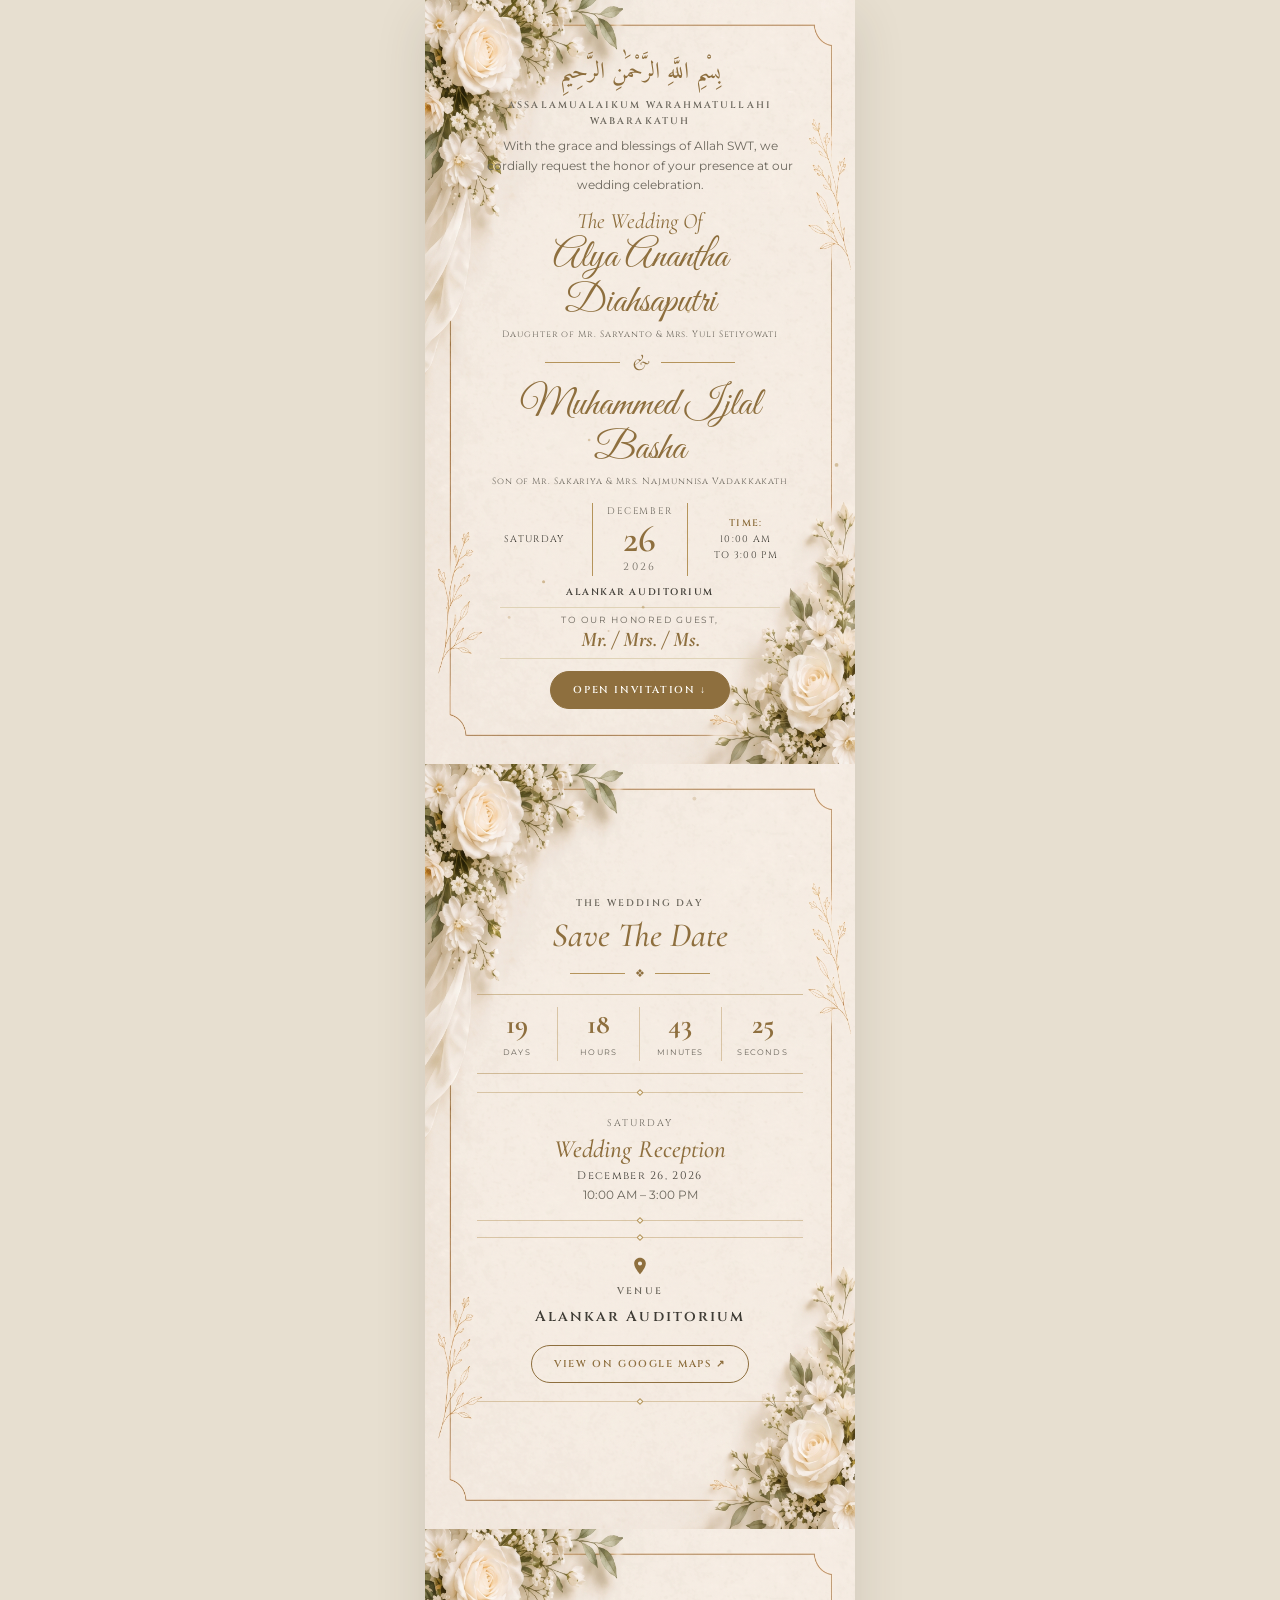
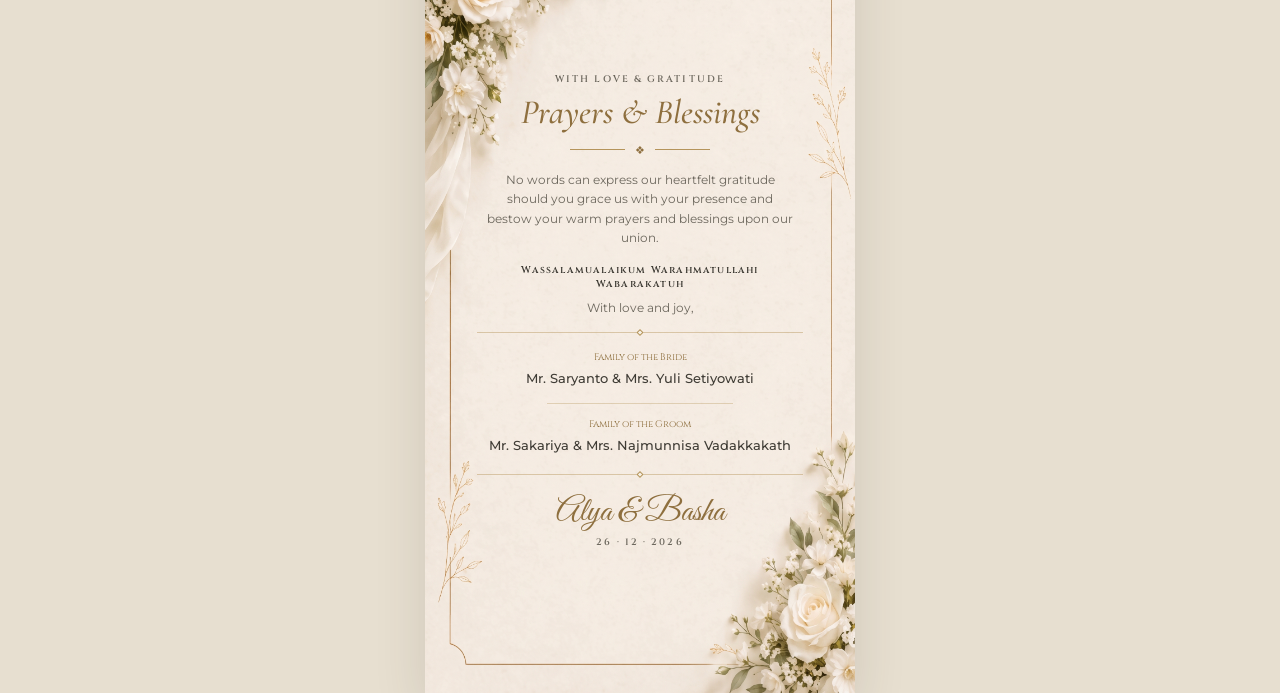
==== index.html @ f7b47a1e "1st client project invitation" ====
<!doctype html>
<html lang="en">
<head>
  <meta charset="utf-8">
  <meta name="viewport" content="width=device-width, initial-scale=1, viewport-fit=cover">
  <meta name="theme-color" content="#f7f2e7">
  <title>The Wedding of Alya &amp; Ijlal</title>

  <link rel="preconnect" href="https://fonts.googleapis.com">
  <link rel="preconnect" href="https://fonts.gstatic.com" crossorigin>
  <link href="https://fonts.googleapis.com/css2?family=Amiri:wght@400;700&family=Cinzel:wght@400;500;600&family=Cormorant+Garamond:ital,wght@0,400;0,500;0,600;1,400;1,600&family=Great+Vibes&family=Montserrat:wght@300;400;500;600&display=swap" rel="stylesheet">

  <link rel="stylesheet" href="css/tokens.css">
  <link rel="stylesheet" href="css/layout.css">
  <link rel="stylesheet" href="css/animations.css">
</head>
<body>
  <main class="mobile-viewport" id="appViewport">
    <!-- Gold sparkle particles (controlled via js/config.js) -->
    <canvas id="goldParticlesCanvas" aria-hidden="true"></canvas>

    <!-- =====================================================================
         CARD 1: COVER / HERO
         ===================================================================== -->
    <section class="section hero-section" id="home">
      <div class="gold-card-frame">
        <div class="card-bg-layer" data-card-bg aria-hidden="true"></div>
        <span class="notch tl" aria-hidden="true"></span>
        <span class="notch tr" aria-hidden="true"></span>
        <span class="notch bl" aria-hidden="true"></span>
        <span class="notch br" aria-hidden="true"></span>

        <div class="floral-corner floral-tl" id="assetFloralTopLeft" aria-hidden="true"></div>
        <div class="botanical-sprig sprig-left" id="assetSprigLeft" aria-hidden="true"></div>
        <div class="botanical-sprig sprig-right" id="assetSprigRight" aria-hidden="true"></div>
        <div class="floral-corner floral-br" id="assetFloralBottomRight" aria-hidden="true"></div>

        <div class="card-content">
          <p class="bismillah reveal">بِسْمِ اللَّهِ الرَّحْمَٰنِ الرَّحِيمِ</p>

          <p class="kicker-serif reveal">
            Assalamualaikum Warahmatullahi Wabarakatuh
          </p>

          <p class="body-copy reveal">
            With the grace and blessings of Allah SWT, we cordially request the honor of your presence at our wedding celebration.
          </p>

          <p class="italic-subtitle reveal">The Wedding Of</p>

          <h1 class="couple-script reveal" id="brideName">Alya Anantha Diahsaputri</h1>
          <p class="parent-caption reveal" id="brideParents">
            Daughter of Mr. Saryanto &amp; Mrs. Yuli Setiyowati
          </p>

          <div class="amp-line reveal" aria-hidden="true">
            <span>&amp;</span>
          </div>

          <h1 class="couple-script reveal" id="groomName">Muhammed Ijlal Basha</h1>
          <p class="parent-caption reveal" id="groomParents">
            Son of Mr. Sakariya &amp; Mrs. Najmunnisa Vadakkakath
          </p>

          <div class="date-trio-grid reveal">
            <div class="date-col-side">SATURDAY</div>
            <div class="date-col-center">
              <span class="month">DECEMBER</span>
              <strong class="day">26</strong>
              <span class="year">2026</span>
            </div>
            <div class="date-col-side">
              <span class="time-label">TIME:</span>
              10:00 AM<br>
              TO 3:00 PM
            </div>
          </div>

          <p class="venue-kicker reveal">ALANKAR AUDITORIUM</p>

          <div class="guest-recipient reveal">
            <span class="guest-label">To Our Honored Guest,</span>
            <strong class="guest-name" id="guestName">Mr. / Mrs. / Ms.</strong>
          </div>

          <a class="btn-primary reveal" href="#acara" id="openInviteBtn">
            Open Invitation ↓
          </a>
        </div>
      </div>
    </section>

    <!-- =====================================================================
         CARD 2: EVENT DETAILS, COUNTDOWN & VENUE
         ===================================================================== -->
    <section class="section" id="acara">
      <div class="gold-card-frame compact-frame">
        <div class="card-bg-layer" data-card-bg aria-hidden="true"></div>
        <span class="notch tl" aria-hidden="true"></span>
        <span class="notch tr" aria-hidden="true"></span>
        <span class="notch bl" aria-hidden="true"></span>
        <span class="notch br" aria-hidden="true"></span>

        <div class="card-content">
          <p class="kicker-serif reveal">The Wedding Day</p>
          <h2 class="section-heading reveal">Save The Date</h2>
          <div class="ornament-divider reveal" aria-hidden="true"><span>❖</span></div>

          <div class="countdown-row reveal" role="timer" aria-label="Wedding countdown">
            <div class="cd-box"><b id="cdDays">0</b><span>DAYS</span></div>
            <div class="cd-box"><b id="cdHours">0</b><span>HOURS</span></div>
            <div class="cd-box"><b id="cdMinutes">0</b><span>MINUTES</span></div>
            <div class="cd-box"><b id="cdSeconds">0</b><span>SECONDS</span></div>
          </div>

          <article class="inner-paper-card reveal">
            <div class="event-item">
              <span class="event-day">Saturday</span>
              <h3>Wedding Reception</h3>
              <p class="event-date">December 26, 2026</p>
              <p class="event-time">10:00 AM – 3:00 PM</p>
            </div>
          </article>

          <article class="inner-paper-card reveal">
            <div class="pin-icon" aria-hidden="true">
              <svg width="20" height="20" viewBox="0 0 24 24" fill="currentColor">
                <path d="M12 2C8.13 2 5 5.13 5 9c0 5.25 7 13 7 13s7-7.75 7-13c0-3.87-3.13-7-7-7zm0 9.5a2.5 2.5 0 010-5 2.5 2.5 0 010 5z"/>
              </svg>
            </div>
            <p class="kicker-serif">Venue</p>
            <h3 class="venue-title">Alankar Auditorium</h3>
            <a class="btn-outline" style="margin-top: 10px;" target="_blank" rel="noopener"
               href="https://maps.app.goo.gl/t9KXvrFyNUUyo8VB8">
              View on Google Maps ↗
            </a>
          </article>
        </div>
      </div>
    </section>

    <!-- =====================================================================
         CARD 3: PRAYERS & CLOSING
         ===================================================================== -->
    <section class="section" id="doa">
      <div class="gold-card-frame compact-frame">
        <div class="card-bg-layer" data-card-bg aria-hidden="true"></div>
        <span class="notch tl" aria-hidden="true"></span>
        <span class="notch tr" aria-hidden="true"></span>
        <span class="notch bl" aria-hidden="true"></span>
        <span class="notch br" aria-hidden="true"></span>

        <div class="card-content">
          <p class="kicker-serif reveal">With Love &amp; Gratitude</p>
          <h2 class="section-heading reveal">Prayers &amp; Blessings</h2>
          <div class="ornament-divider reveal" aria-hidden="true"><span>❖</span></div>

          <p class="body-copy reveal">
            No words can express our heartfelt gratitude should you grace us with your presence and bestow your warm prayers and blessings upon our union.
          </p>

          <p class="salam-closing reveal">Wassalamualaikum Warahmatullahi Wabarakatuh</p>
          <p class="body-copy reveal" style="margin-bottom: 10px;">With love and joy,</p>

          <div class="inner-paper-card family-card reveal">
            <div class="family-block">
              <span class="family-label">Family of the Bride</span>
              <strong>Mr. Saryanto &amp; Mrs. Yuli Setiyowati</strong>
            </div>
            <div class="dashed-sep" aria-hidden="true"></div>
            <div class="family-block">
              <span class="family-label">Family of the Groom</span>
              <strong>Mr. Sakariya &amp; Mrs. Najmunnisa Vadakkakath</strong>
            </div>
          </div>

          <p class="couple-script reveal" style="font-size: 34px; margin-top: 14px;">
            Alya &amp; Basha
          </p>
          <p class="kicker-serif reveal" style="margin-top: 2px;">26 · 12 · 2026</p>
        </div>
      </div>
    </section>
  </main>

  <script type="module" src="js/main.js"></script>
</body>
</html>
---- css/tokens.css ----
/* ==========================================================================
   DESIGN TOKENS (Palet Warna, Tipografi, Ukuran Mobile-First)
   ========================================================================== */
:root {
  /* Palet warna hangat sesuai Referensi 1 (Ivory Paper & Champagne Gold) */
  --bg-desktop: #e7dfd0;
  --paper-cream: #f8f3e8;
  --paper-highlight: #fffdf8;
  --paper-shadow: #ede4d2;
  --card-surface: rgba(255, 253, 248, 0.88);

  --gold-primary: #b5945b;
  --gold-dark: #8e6f3e;
  --gold-soft: #dfd2b6;
  --sage-leaf: #7f8b73;

  --ink-primary: #3f3c35;
  --ink-muted: #6c675d;

  /* Tipografi */
  --font-arabic: 'Amiri', serif;
  --font-serif-caps: 'Cinzel', serif;
  --font-serif-editorial: 'Cormorant Garamond', Georgia, serif;
  --font-script: 'Great Vibes', cursive;
  --font-sans: 'Montserrat', -apple-system, BlinkMacSystemFont, sans-serif;

  /* Ukuran Viewport Mobile */
  --mobile-max-width: 430px;
  --frame-inset: 12px;
  --tap-min-height: 44px;
}
---- css/layout.css ----
/* ==========================================================================
   MOBILE-FIRST LAYOUT & KOMPONEN KARTU UNDANGAN
   ========================================================================== */
*, *::before, *::after {
  box-sizing: border-box;
}

html {
  scroll-behavior: smooth;
  -webkit-text-size-adjust: 100%;
}

body {
  margin: 0;
  background-color: var(--bg-desktop);
  color: var(--ink-primary);
  font-family: var(--font-sans);
  -webkit-font-smoothing: antialiased;
}

/* Container utama berukuran layar HP standar (100% di mobile, 430px di desktop) */
.mobile-viewport {
  position: relative;
  width: 100%;
  max-width: var(--mobile-max-width);
  min-height: 100svh;
  margin: 0 auto;
  background-color: var(--paper-cream);
  /* Tekstur kertas katun halus */
  background-image:
    radial-gradient(circle at 50% 25%, var(--paper-highlight) 0%, var(--paper-cream) 68%, var(--paper-shadow) 100%),
    repeating-linear-gradient(0deg, rgba(181, 148, 91, 0.03) 0 1px, transparent 1px 4px),
    repeating-linear-gradient(90deg, rgba(181, 148, 91, 0.03) 0 1px, transparent 1px 4px);
  box-shadow: 0 18px 48px rgba(63, 60, 53, 0.14);
  overflow-x: hidden;
}

/* Layer opsional jika menggunakan gambar template latar penuh */
.bg-template-layer {
  position: fixed;
  top: 0;
  left: 50%;
  transform: translateX(-50%);
  width: 100%;
  max-width: var(--mobile-max-width);
  height: 100svh;
  pointer-events: none;
  z-index: 0;
}

.bg-template-layer img,
.bg-template-layer video {
  width: 100%;
  height: 100%;
  object-fit: cover;
  opacity: 0.96;
}

/* Section */
.section {
  position: relative;
  padding: 12px 0;
  z-index: 2;
}

.hero-section {
  min-height: 100svh;
  display: flex;
  flex-direction: column;
}

/* Bingkai Garis Emas Ganda dengan Sudut Melengkung (Signature Referensi 1) */
.gold-card-frame {
  position: relative;
  flex: 1;
  margin: var(--frame-inset);
  padding: 36px 20px 42px;
  border: 1.2px solid var(--gold-primary);
  display: flex;
  flex-direction: column;
  justify-content: center;
  text-align: center;
}

.gold-card-frame::before {
  content: "";
  position: absolute;
  inset: 5px;
  border: 0.5px solid rgba(181, 148, 91, 0.48);
  pointer-events: none;
}

.compact-frame {
  padding: 34px 18px 36px;
}

/* Sudut melengkung masuk (Notched Corners) */
.notch {
  position: absolute;
  width: 18px;
  height: 18px;
  border: 1.2px solid var(--gold-primary);
  background-color: var(--paper-cream);
  z-index: 3;
  pointer-events: none;
}
.notch.tl { top: -1px; left: -1px; border-top: 0; border-left: 0; border-bottom-right-radius: 18px; }
.notch.tr { top: -1px; right: -1px; border-top: 0; border-right: 0; border-bottom-left-radius: 18px; }
.notch.bl { bottom: -1px; left: -1px; border-bottom: 0; border-left: 0; border-top-right-radius: 18px; }
.notch.br { bottom: -1px; right: -1px; border-bottom: 0; border-right: 0; border-top-left-radius: 18px; }

/* Ornamen Bunga Sudut & Ranting Botani */
.floral-corner {
  position: absolute;
  width: 168px;
  max-width: 44vw;
  pointer-events: none;
  z-index: 4;
}
.floral-corner img,
.floral-corner svg {
  display: block;
  width: 100%;
  height: auto;
}
.floral-tl {
  top: -8px;
  left: -8px;
  transform-origin: top left;
}
.floral-br {
  bottom: -8px;
  right: -8px;
  transform-origin: bottom right;
}

.botanical-sprig {
  position: absolute;
  width: 46px;
  pointer-events: none;
  z-index: 3;
  opacity: 0.85;
}
.botanical-sprig svg,
.botanical-sprig img {
  display: block;
  width: 100%;
  height: auto;
}
.sprig-right {
  right: 4px;
  top: 28%;
}
.sprig-left {
  left: 4px;
  bottom: 24%;
}

.card-content {
  position: relative;
  z-index: 5;
}

/* Tipografi */
.bismillah {
  font-family: var(--font-arabic);
  font-size: 24px;
  color: var(--gold-dark);
  margin: 14px 0 8px;
  line-height: 1.6;
}

.kicker-serif {
  font-family: var(--font-serif-caps);
  font-size: 9.5px;
  font-weight: 600;
  letter-spacing: 0.22em;
  text-transform: uppercase;
  color: var(--ink-muted);
  line-height: 1.65;
  margin: 4px 0;
}

.body-copy {
  font-size: 12px;
  line-height: 1.8;
  color: var(--ink-muted);
  max-width: 310px;
  margin: 10px auto 14px;
}

.italic-subtitle {
  font-family: var(--font-serif-editorial);
  font-style: italic;
  font-size: 22px;
  color: var(--gold-dark);
  margin: 4px 0 2px;
}

.couple-script {
  font-family: var(--font-script);
  font-size: clamp(36px, 9.8vw, 44px);
  font-weight: 400;
  color: var(--gold-dark);
  line-height: 1.15;
  margin: 4px 0;
}

.parent-caption {
  font-family: var(--font-serif-caps);
  font-size: 9px;
  letter-spacing: 0.1em;
  color: var(--ink-muted);
  line-height: 1.55;
  max-width: 300px;
  margin: 0 auto;
}

/* Garis Pemisah "— & —" */
.amp-line {
  display: flex;
  align-items: center;
  justify-content: center;
  gap: 12px;
  width: 190px;
  margin: 10px auto;
}
.amp-line::before,
.amp-line::after {
  content: "";
  flex: 1;
  height: 0.8px;
  background-color: var(--gold-primary);
}
.amp-line span {
  font-family: var(--font-serif-editorial);
  font-style: italic;
  font-size: 23px;
  color: var(--gold-dark);
}

/* Tata Letak Tanggal 3 Kolom Persis Referensi 1 */
.date-trio-grid {
  display: grid;
  grid-template-columns: 1fr auto 1fr;
  align-items: center;
  max-width: 330px;
  margin: 18px auto 14px;
}
.date-col-side {
  font-family: var(--font-serif-caps);
  font-size: 9.5px;
  letter-spacing: 0.14em;
  color: var(--ink-primary);
  line-height: 1.65;
  padding: 0 6px;
}
.time-label {
  display: block;
  font-weight: 600;
  color: var(--gold-dark);
}
.date-col-center {
  border-left: 1px solid var(--gold-primary);
  border-right: 1px solid var(--gold-primary);
  padding: 2px 14px;
}
.date-col-center .month {
  display: block;
  font-family: var(--font-serif-caps);
  font-size: 9.5px;
  letter-spacing: 0.2em;
  color: var(--ink-muted);
}
.date-col-center .day {
  display: block;
  font-family: var(--font-serif-editorial);
  font-size: 38px;
  font-weight: 600;
  line-height: 1;
  color: var(--gold-dark);
  margin: 2px 0;
}
.date-col-center .year {
  display: block;
  font-family: var(--font-serif-caps);
  font-size: 10.5px;
  letter-spacing: 0.22em;
  color: var(--ink-muted);
}

.venue-kicker {
  font-family: var(--font-serif-caps);
  font-size: 9.5px;
  font-weight: 600;
  letter-spacing: 0.16em;
  color: var(--ink-primary);
  margin: 8px 0 4px;
}

/* Divider Ornamen Emas */
.ornament-divider {
  display: flex;
  align-items: center;
  justify-content: center;
  gap: 10px;
  width: 140px;
  margin: 10px auto 14px;
}
.ornament-divider::before,
.ornament-divider::after {
  content: "";
  flex: 1;
  height: 0.7px;
  background-color: var(--gold-primary);
}
.ornament-divider span {
  font-size: 11px;
  color: var(--gold-dark);
}

/* Kotak Nama Tamu */
.guest-recipient {
  margin: 10px auto 16px;
  padding: 8px 12px;
  max-width: 280px;
  border-top: 0.5px solid var(--gold-soft);
  border-bottom: 0.5px solid var(--gold-soft);
}
.guest-label {
  display: block;
  font-size: 9px;
  letter-spacing: 0.18em;
  text-transform: uppercase;
  color: var(--ink-muted);
}
.guest-name {
  display: block;
  font-family: var(--font-serif-editorial);
  font-style: italic;
  font-size: 21px;
  color: var(--gold-dark);
  margin-top: 2px;
}

/* Tombol Ramah Sentuhan Mobile (>= 44px) */
.btn-primary,
.btn-outline {
  display: inline-flex;
  align-items: center;
  justify-content: center;
  min-height: var(--tap-min-height);
  padding: 11px 24px;
  border-radius: 999px;
  font-family: var(--font-serif-caps);
  font-size: 10px;
  font-weight: 600;
  letter-spacing: 0.16em;
  text-transform: uppercase;
  text-decoration: none;
  cursor: pointer;
  transition: background-color 0.2s ease, transform 0.15s ease;
}
.btn-primary {
  background-color: var(--gold-dark);
  border: 1px solid var(--gold-dark);
  color: #fffdf8;
}
.btn-primary:active,
.btn-outline:active {
  transform: scale(0.98);
}
.btn-outline {
  background-color: transparent;
  border: 1px solid var(--gold-dark);
  color: var(--gold-dark);
}
.full-width {
  width: 100%;
}

/* Heading Section */
.section-heading {
  font-family: var(--font-serif-editorial);
  font-style: italic;
  font-size: 32px;
  font-weight: 500;
  color: var(--gold-dark);
  margin: 4px 0;
}

/* Hitung Mundur */
.countdown-row {
  display: grid;
  grid-template-columns: repeat(4, 1fr);
  gap: 8px;
  margin: 16px auto 20px;
}
.cd-box {
  background: var(--card-surface);
  border: 1px solid var(--gold-soft);
  padding: 10px 4px;
}
.cd-box b {
  display: block;
  font-family: var(--font-serif-editorial);
  font-size: 25px;
  color: var(--gold-dark);
  line-height: 1.1;
}
.cd-box span {
  font-size: 8px;
  letter-spacing: 0.15em;
  color: var(--ink-muted);
}

/* Kartu Konten Dalam */
.inner-paper-card {
  background: var(--card-surface);
  border: 1px solid var(--gold-soft);
  padding: 22px 16px;
  margin: 16px 0 0;
}

.event-day {
  font-family: var(--font-serif-caps);
  font-size: 9.5px;
  letter-spacing: 0.2em;
  text-transform: uppercase;
  color: var(--ink-muted);
}
.event-item h3 {
  font-family: var(--font-serif-editorial);
  font-style: italic;
  font-size: 27px;
  font-weight: 500;
  color: var(--gold-dark);
  margin: 4px 0;
}
.event-date {
  font-family: var(--font-serif-caps);
  font-size: 11px;
  letter-spacing: 0.12em;
  margin: 2px 0;
}
.event-time {
  font-size: 12px;
  color: var(--ink-muted);
  margin: 4px 0 0;
}

.dashed-sep {
  height: 1px;
  border-top: 0.8px dashed var(--gold-soft);
  margin: 18px 0;
}

.pin-icon {
  color: var(--gold-dark);
  margin-bottom: 4px;
}
.venue-title {
  font-family: var(--font-serif-caps);
  font-size: 14px;
  font-weight: 600;
  letter-spacing: 0.14em;
  margin: 4px 0 8px;
}
.venue-address {
  font-size: 11.5px;
  line-height: 1.75;
  color: var(--ink-muted);
  margin: 0 0 16px;
}

/* Keluarga & Doa */
.salam-closing {
  font-family: var(--font-serif-caps);
  font-size: 10px;
  font-weight: 600;
  letter-spacing: 0.12em;
  margin: 14px 0 6px;
}
.family-label {
  display: block;
  font-family: var(--font-serif-caps);
  font-size: 9.5px;
  color: var(--gold-dark);
  margin-bottom: 4px;
}
.family-block strong {
  font-size: 12.5px;
  font-weight: 500;
  line-height: 1.6;
}

/* Formulir RSVP */
.form-card {
  text-align: left;
}
.field {
  margin-bottom: 12px;
}
.field label {
  display: block;
  font-size: 11px;
  color: var(--ink-muted);
  margin-bottom: 5px;
}
.field input,
.field select,
.field textarea {
  width: 100%;
  min-height: var(--tap-min-height);
  padding: 10px 12px;
  border: 1px solid var(--gold-soft);
  background: #fffefa;
  color: var(--ink-primary);
  font-family: inherit;
  font-size: 13px;
  border-radius: 4px;
}
.field input:focus,
.field select:focus,
.field textarea:focus {
  outline: none;
  border-color: var(--gold-primary);
}

/* Amplop Digital */
.bank-details {
  background: #f5efe2;
  border: 1px dashed var(--gold-primary);
  padding: 14px;
  font-size: 12.5px;
  line-height: 1.85;
  margin-bottom: 14px;
}
.helper-note {
  font-size: 10.5px;
  color: var(--ink-muted);
  margin: 12px 0 0;
}

/* Footer */
.footer-section {
  padding: 28px 18px calc(78px + env(safe-area-inset-bottom));
  text-align: center;
}
.footer-names {
  font-size: 38px;
  margin: 8px 0;
}
.footer-date {
  font-family: var(--font-serif-caps);
  font-size: 10px;
  letter-spacing: 0.2em;
  color: var(--ink-muted);
}

/* Kontrol Mengambang di Bawah Layar HP */
.floating-bar {
  position: fixed;
  bottom: calc(12px + env(safe-area-inset-bottom));
  left: 50%;
  transform: translateX(-50%);
  width: 100%;
  max-width: var(--mobile-max-width);
  padding: 0 14px;
  display: flex;
  justify-content: space-between;
  pointer-events: none;
  z-index: 30;
}
.pill-control {
  pointer-events: auto;
  min-height: 36px;
  padding: 7px 14px;
  border: 1px solid var(--gold-primary);
  background: rgba(255, 253, 248, 0.94);
  color: var(--gold-dark);
  border-radius: 999px;
  font-family: var(--font-sans);
  font-size: 10.5px;
  font-weight: 500;
  box-shadow: 0 4px 14px rgba(0, 0, 0, 0.12);
  cursor: pointer;
  backdrop-filter: blur(4px);
}

/* ==========================================================================
   OVERRIDES MODE 1 ASET PENUH PER KOTAK (Gaya Stationery Tanpa Kotak Putih)
   ========================================================================== */
.card-bg-layer {
  position: absolute;
  inset: 0;
  width: 100%;
  height: 100%;
  z-index: 1;
  pointer-events: none;
}

.card-bg-layer img,
.card-bg-layer video {
  display: block;
  width: 100%;
  height: 100%;
  object-fit: fill;
}

body.use-full-template .mobile-viewport {
  background-color: var(--paper-cream);
  background-image: none;
  box-shadow: 0 18px 48px rgba(63, 60, 53, 0.14);
}

/* Hilangkan seluruh celah antar-kartu */
body.use-full-template .section,
body.use-full-template .section:last-child {
  padding: 0;
  margin: 0;
}

body.use-full-template .hero-section {
  min-height: auto;
  display: block;
}

/* Kunci proporsi 9:16 utuh sesuai aset gambar */
body.use-full-template .gold-card-frame {
  flex: none;
  border: none;
  margin: 0;
  width: 100%;
  aspect-ratio: 9 / 16;
  padding: 14% 12%;
  box-shadow: none;
  overflow: hidden;
}

/* Sembunyikan garis bingkai & ornamen vektor cadangan */
body.use-full-template .gold-card-frame::before,
body.use-full-template .notch,
body.use-full-template .floral-corner,
body.use-full-template .botanical-sprig {
  display: none;
}

/* Penyesuaian Tipografi Kartu 1 */
body.use-full-template .bismillah {
  font-size: clamp(20px, 5.4vw, 23px);
  margin: 0 0 6px;
}

body.use-full-template .body-copy {
  font-size: 11.5px;
  line-height: 1.7;
  margin: 8px auto 12px;
}

body.use-full-template .couple-script {
  font-size: clamp(31px, 8.4vw, 39px);
  margin: 2px 0;
}

body.use-full-template .amp-line {
  margin: 7px auto;
}

body.use-full-template .date-trio-grid {
  margin: 14px auto 10px;
}

body.use-full-template .guest-recipient {
  margin: 8px auto 12px;
  padding: 6px 10px;
}

body.use-full-template .btn-primary,
body.use-full-template .btn-outline {
  min-height: 38px;
  padding: 8px 22px;
}

/* ==========================================================================
   GAYA BARU COUNTDOWN & BLOK INFO (Menyatu dengan Gaya Kartu 1)
   ========================================================================== */
body.use-full-template .section-heading {
  font-size: clamp(28px, 7.5vw, 34px);
  margin: 4px 0;
}

/* Countdown transparan dengan garis pemisah vertikal tipis */
body.use-full-template .countdown-row {
  background: transparent;
  border-top: 0.8px solid rgba(181, 148, 91, 0.55);
  border-bottom: 0.8px solid rgba(181, 148, 91, 0.55);
  padding: 12px 0;
  margin: 14px auto 18px;
  gap: 0;
}

body.use-full-template .cd-box {
  background: transparent;
  border: none;
  border-right: 0.8px solid rgba(181, 148, 91, 0.45);
  padding: 2px 4px;
}

body.use-full-template .cd-box:last-child {
  border-right: none;
}

body.use-full-template .cd-box b {
  font-size: clamp(24px, 6.4vw, 28px);
}

/* Blok Acara, Lokasi & Keluarga tanpa kotak putih solid */
body.use-full-template .inner-paper-card {
  position: relative;
  background: transparent;
  backdrop-filter: none;
  border: none;
  border-top: 0.8px solid rgba(181, 148, 91, 0.45);
  border-bottom: 0.8px solid rgba(181, 148, 91, 0.45);
  padding: 18px 10px;
  margin-top: 16px;
}

/* Aksen siku sudut tipis di pojok blok agar terlihat seperti kartu cetak klasik */
body.use-full-template .inner-paper-card::before,
body.use-full-template .inner-paper-card::after {
  content: "";
  position: absolute;
  left: 50%;
  transform: translateX(-50%) rotate(45deg);
  width: 5px;
  height: 5px;
  background-color: var(--paper-cream);
  border: 0.8px solid var(--gold-primary);
}

body.use-full-template .inner-paper-card::before {
  top: -3px;
}

body.use-full-template .inner-paper-card::after {
  bottom: -3px;
}

body.use-full-template .event-item h3 {
  font-size: 25px;
  margin: 4px 0;
}

body.use-full-template .dashed-sep {
  width: 60%;
  margin: 14px auto;
  border-top: 0.8px solid rgba(181, 148, 91, 0.35);
}

body.use-full-template .venue-title {
  font-size: 15px;
  margin: 6px 0 8px;
}

body.use-full-template .family-card {
  margin: 14px auto 18px;
  padding: 18px 8px;
}
---- css/animations.css ----
/* ==========================================================================
   ANIMASI ALA TIKTOK & PENGATURAN SAKLAR ON/OFF (.anim-off)
   ========================================================================== */
#goldParticlesCanvas {
  position: fixed;
  top: 0;
  left: 50%;
  transform: translateX(-50%);
  width: 100%;
  max-width: var(--mobile-max-width);
  height: 100svh;
  pointer-events: none;
  z-index: 6;
  transition: opacity 0.35s ease;
}

/* Ketika animasi dimatikan (.anim-off) */
body.anim-off #goldParticlesCanvas {
  display: none;
}

@keyframes gentleFloralSwayTL {
  0%, 100% { transform: rotate(0deg) scale(1); }
  50% { transform: rotate(2deg) scale(1.018); }
}

@keyframes gentleFloralSwayBR {
  0%, 100% { transform: rotate(0deg) scale(1); }
  50% { transform: rotate(-2deg) scale(1.018); }
}

@keyframes sprigBreathe {
  0%, 100% { transform: translateY(0) rotate(0deg); }
  50% { transform: translateY(-3px) rotate(1.5deg); }
}

@keyframes goldTextShimmer {
  0%, 100% { filter: drop-shadow(0 0 0 rgba(181, 148, 91, 0)); }
  50% { filter: drop-shadow(0 0 6px rgba(181, 148, 91, 0.32)); }
}

/* Jalankan animasi hanya jika .anim-off TIDAK aktif */
body:not(.anim-off) .floral-tl {
  animation: gentleFloralSwayTL 6.5s ease-in-out infinite;
}

body:not(.anim-off) .floral-br {
  animation: gentleFloralSwayBR 7s ease-in-out infinite;
}

body:not(.anim-off) .botanical-sprig {
  animation: sprigBreathe 5.5s ease-in-out infinite;
}

body:not(.anim-off) .bismillah,
body:not(.anim-off) .couple-script {
  animation: goldTextShimmer 4.8s ease-in-out infinite;
}

/* Efek Reveal saat digulir */
.reveal {
  opacity: 1;
  transform: translateY(0);
  transition: opacity 0.8s ease, transform 0.8s ease;
}

body:not(.anim-off) .reveal.is-hidden {
  opacity: 0;
  transform: translateY(16px);
}
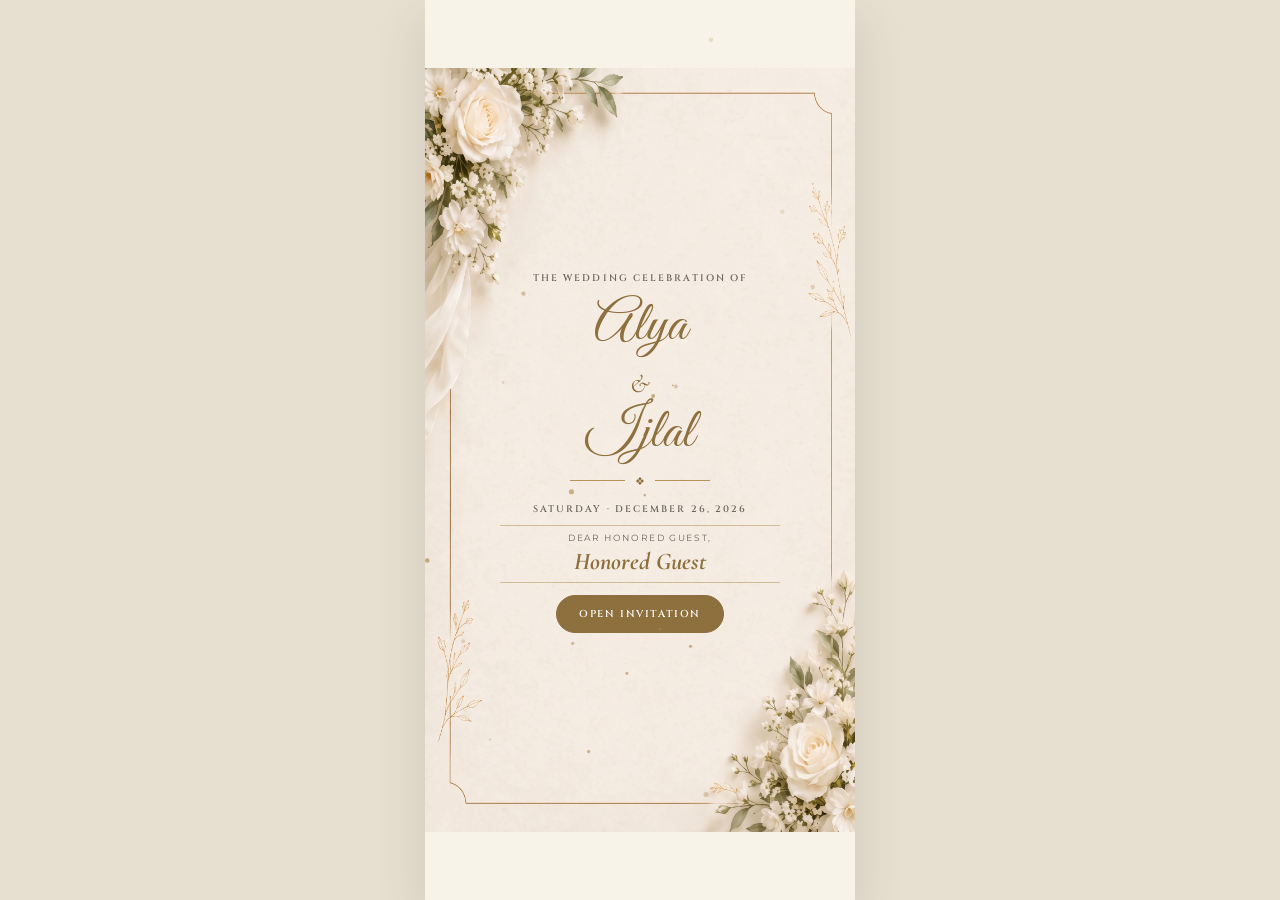
==== commit 59a71688: "add generator for client custom invitation" ====
--- a/index.html
+++ b/index.html
@@ -14,13 +14,49 @@
   <link rel="stylesheet" href="css/layout.css">
   <link rel="stylesheet" href="css/animations.css">
 </head>
-<body>
+<body class="is-locked">
   <main class="mobile-viewport" id="appViewport">
     <!-- Gold sparkle particles (controlled via js/config.js) -->
     <canvas id="goldParticlesCanvas" aria-hidden="true"></canvas>
 
     <!-- =====================================================================
-         CARD 1: COVER / HERO
+         CARD 0: OPENING COVER (TERKUNCI HINGGA "OPEN INVITATION" DIKLIK)
+         ===================================================================== -->
+    <section class="section cover-section" id="cover" aria-label="Opening Cover">
+      <div class="gold-card-frame">
+        <div class="card-bg-layer" data-card-bg aria-hidden="true"></div>
+        <span class="notch tl" aria-hidden="true"></span>
+        <span class="notch tr" aria-hidden="true"></span>
+        <span class="notch bl" aria-hidden="true"></span>
+        <span class="notch br" aria-hidden="true"></span>
+
+        <div class="card-content">
+          <p class="kicker-serif">The Wedding Celebration Of</p>
+
+          <h1 class="couple-script cover-couple">
+            Alya<br>
+            <span class="cover-amp">&amp;</span><br>
+            Ijlal
+          </h1>
+
+          <div class="ornament-divider" aria-hidden="true"><span>❖</span></div>
+
+          <p class="kicker-serif">Saturday · December 26, 2026</p>
+
+          <div class="guest-recipient cover-guest-box">
+            <span class="guest-label">Dear Honored Guest,</span>
+            <strong class="guest-name" data-guest-name>Honored Guest</strong>
+          </div>
+
+          <button class="btn-primary" type="button" id="openInviteBtn">
+            Open Invitation
+          </button>
+        </div>
+      </div>
+    </section>
+
+    <!-- =====================================================================
+         CARD 1: MAIN INVITATION DETAILS
          ===================================================================== -->
     <section class="section hero-section" id="home">
       <div class="gold-card-frame">
@@ -30,11 +66,6 @@
         <span class="notch bl" aria-hidden="true"></span>
         <span class="notch br" aria-hidden="true"></span>
 
-        <div class="floral-corner floral-tl" id="assetFloralTopLeft" aria-hidden="true"></div>
-        <div class="botanical-sprig sprig-left" id="assetSprigLeft" aria-hidden="true"></div>
-        <div class="botanical-sprig sprig-right" id="assetSprigRight" aria-hidden="true"></div>
-        <div class="floral-corner floral-br" id="assetFloralBottomRight" aria-hidden="true"></div>
-
         <div class="card-content">
           <p class="bismillah reveal">بِسْمِ اللَّهِ الرَّحْمَٰنِ الرَّحِيمِ</p>
 
@@ -48,7 +79,7 @@
 
           <p class="italic-subtitle reveal">The Wedding Of</p>
 
-          <h1 class="couple-script reveal" id="brideName">Alya Anantha Diahsaputri</h1>
+          <h2 class="couple-script reveal" id="brideName">Alya Anantha Diahsaputri</h2>
           <p class="parent-caption reveal" id="brideParents">
             Daughter of Mr. Saryanto &amp; Mrs. Yuli Setiyowati
           </p>
@@ -57,7 +88,7 @@
             <span>&amp;</span>
           </div>
 
-          <h1 class="couple-script reveal" id="groomName">Muhammed Ijlal Basha</h1>
+          <h2 class="couple-script reveal" id="groomName">Muhammed Ijlal Basha</h2>
           <p class="parent-caption reveal" id="groomParents">
             Son of Mr. Sakariya &amp; Mrs. Najmunnisa Vadakkakath
           </p>
@@ -77,21 +108,12 @@
           </div>
 
           <p class="venue-kicker reveal">ALANKAR AUDITORIUM</p>
-
-          <div class="guest-recipient reveal">
-            <span class="guest-label">To Our Honored Guest,</span>
-            <strong class="guest-name" id="guestName">Mr. / Mrs. / Ms.</strong>
-          </div>
-
-          <a class="btn-primary reveal" href="#acara" id="openInviteBtn">
-            Open Invitation ↓
-          </a>
-        </div>
-      </div>
-    </section>
-
-    <!-- =====================================================================
-         CARD 2: EVENT DETAILS, COUNTDOWN & VENUE
+        </div>
+      </div>
+    </section>
+
+    <!-- =====================================================================
+         CARD 2: SAVE THE DATE, COUNTDOWN & VENUE
          ===================================================================== -->
     <section class="section" id="acara">
       <div class="gold-card-frame compact-frame">
--- a/css/layout.css
+++ b/css/layout.css
@@ -767,4 +767,48 @@
 body.use-full-template .family-card {
   margin: 14px auto 18px;
   padding: 18px 8px;
+}
+
+/* ==========================================================================
+   COVER CARD TERKUNCI (CARD 0)
+   ========================================================================== */
+body.is-locked {
+  overflow: hidden;
+  height: 100svh;
+}
+
+body.is-locked .mobile-viewport {
+  height: 100svh;
+  overflow: hidden;
+}
+
+.cover-section {
+  min-height: 100svh;
+  display: flex;
+  align-items: center;
+  justify-content: center;
+}
+
+.cover-couple {
+  font-size: clamp(44px, 12vw, 56px) !important;
+  line-height: 0.95 !important;
+  margin: 14px 0 !important;
+}
+
+.cover-amp {
+  font-family: var(--font-serif-editorial);
+  font-style: italic;
+  font-size: 26px;
+}
+
+.cover-guest-box {
+  margin: 18px auto 22px;
+  padding: 12px 14px;
+  border-top: 0.8px solid rgba(181, 148, 91, 0.55);
+  border-bottom: 0.8px solid rgba(181, 148, 91, 0.55);
+}
+
+.cover-guest-box .guest-name {
+  font-size: clamp(20px, 5.5vw, 24px);
+  margin-top: 4px;
 }
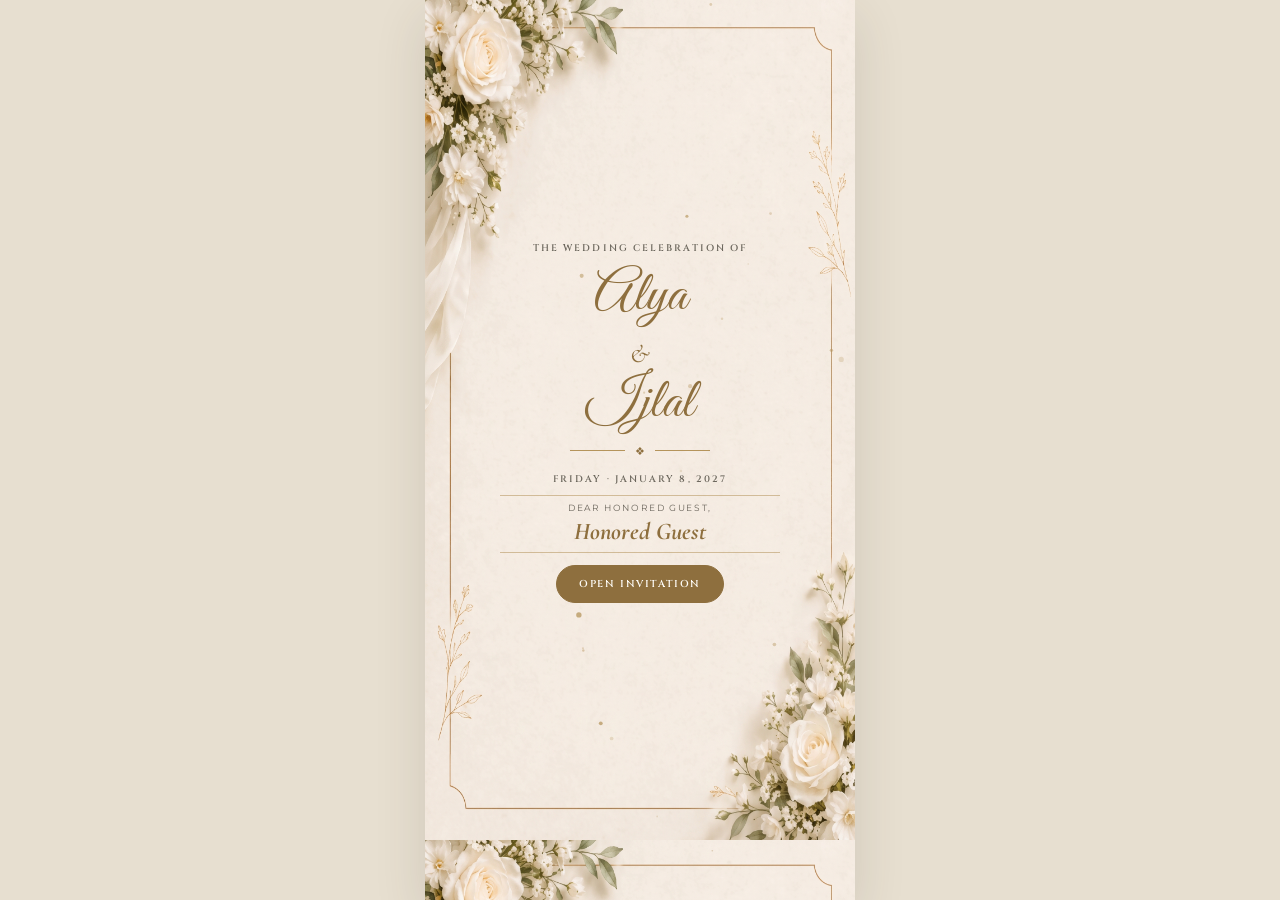
==== commit 3d24fd51: "revisi nama, tata letak, waktu" ====
--- a/index.html
+++ b/index.html
@@ -41,7 +41,7 @@
 
           <div class="ornament-divider" aria-hidden="true"><span>❖</span></div>
 
-          <p class="kicker-serif">Saturday · December 26, 2026</p>
+          <p class="kicker-serif">Friday · January 8, 2027</p>
 
           <div class="guest-recipient cover-guest-box">
             <span class="guest-label">Dear Honored Guest,</span>
@@ -79,26 +79,27 @@
 
           <p class="italic-subtitle reveal">The Wedding Of</p>
 
+          <h2 class="couple-script reveal" id="groomName">Muhammed Ijlal Basha</h2>
+          <p class="parent-caption reveal" id="groomParents">
+            Son of Mr. Sakariya &amp; Mrs. Najmunnisa Vadakkakath
+          </p>
+
+          <div class="amp-line reveal" aria-hidden="true">
+            <span>&amp;</span>
+          </div>
+
           <h2 class="couple-script reveal" id="brideName">Alya Anantha Diahsaputri</h2>
           <p class="parent-caption reveal" id="brideParents">
             Daughter of Mr. Saryanto &amp; Mrs. Yuli Setiyowati
           </p>
-
-          <div class="amp-line reveal" aria-hidden="true">
-            <span>&amp;</span>
-          </div>
-
-          <h2 class="couple-script reveal" id="groomName">Muhammed Ijlal Basha</h2>
-          <p class="parent-caption reveal" id="groomParents">
-            Son of Mr. Sakariya &amp; Mrs. Najmunnisa Vadakkakath
-          </p>
+          
 
           <div class="date-trio-grid reveal">
-            <div class="date-col-side">SATURDAY</div>
+            <div class="date-col-side">FRIDAY</div>
             <div class="date-col-center">
-              <span class="month">DECEMBER</span>
-              <strong class="day">26</strong>
-              <span class="year">2026</span>
+              <span class="month">JANUARY</span>
+              <strong class="day">8</strong>
+              <span class="year">2027</span>
             </div>
             <div class="date-col-side">
               <span class="time-label">TIME:</span>
@@ -137,9 +138,9 @@
 
           <article class="inner-paper-card reveal">
             <div class="event-item">
-              <span class="event-day">Saturday</span>
+              <span class="event-day">Friday</span>
               <h3>Wedding Reception</h3>
-              <p class="event-date">December 26, 2026</p>
+              <p class="event-date">January 8, 2027</p>
               <p class="event-time">10:00 AM – 3:00 PM</p>
             </div>
           </article>
@@ -186,20 +187,20 @@
 
           <div class="inner-paper-card family-card reveal">
             <div class="family-block">
+              <span class="family-label">Family of the Groom</span>
+              <strong>Mr. Sakariya &amp; Mrs. Najmunnisa Vadakkakath</strong>
+            </div>
+            <div class="dashed-sep" aria-hidden="true"></div>
+            <div class="family-block">
               <span class="family-label">Family of the Bride</span>
               <strong>Mr. Saryanto &amp; Mrs. Yuli Setiyowati</strong>
             </div>
-            <div class="dashed-sep" aria-hidden="true"></div>
-            <div class="family-block">
-              <span class="family-label">Family of the Groom</span>
-              <strong>Mr. Sakariya &amp; Mrs. Najmunnisa Vadakkakath</strong>
-            </div>
           </div>
 
           <p class="couple-script reveal" style="font-size: 34px; margin-top: 14px;">
-            Alya &amp; Basha
-          </p>
-          <p class="kicker-serif reveal" style="margin-top: 2px;">26 · 12 · 2026</p>
+            Alya &amp; Ijlal
+          </p>
+          <p class="kicker-serif reveal" style="margin-top: 2px;">8 · 1 · 2027</p>
         </div>
       </div>
     </section>
--- a/css/layout.css
+++ b/css/layout.css
@@ -770,23 +770,52 @@
 }
 
 /* ==========================================================================
-   COVER CARD TERKUNCI (CARD 0)
+   COVER CARD TERKUNCI (CARD 0) — FULL LAYAR HP & SEJAJAR TANPA BATAS
    ========================================================================== */
 body.is-locked {
   overflow: hidden;
   height: 100svh;
+  height: 100dvh;
 }
 
 body.is-locked .mobile-viewport {
   height: 100svh;
+  height: 100dvh;
   overflow: hidden;
 }
 
 .cover-section {
   min-height: 100svh;
+  min-height: 100dvh;
   display: flex;
-  align-items: center;
+  align-items: stretch;
   justify-content: center;
+  padding: 0;
+  margin: 0;
+}
+
+body.use-full-template .cover-section .gold-card-frame,
+.cover-section .gold-card-frame {
+  flex: 1;
+  width: 100%;
+  min-height: 100svh;
+  min-height: 100dvh;
+  aspect-ratio: auto;
+  margin: 0;
+}
+
+/* Jaga proporsi tetap rapi jika dibuka di layar desktop */
+@media (min-width: 481px) {
+  body.is-locked,
+  body.is-locked .mobile-viewport {
+    height: min(100dvh, 840px);
+  }
+
+  .cover-section,
+  body.use-full-template .cover-section .gold-card-frame,
+  .cover-section .gold-card-frame {
+    min-height: min(100dvh, 840px);
+  }
 }
 
 .cover-couple {
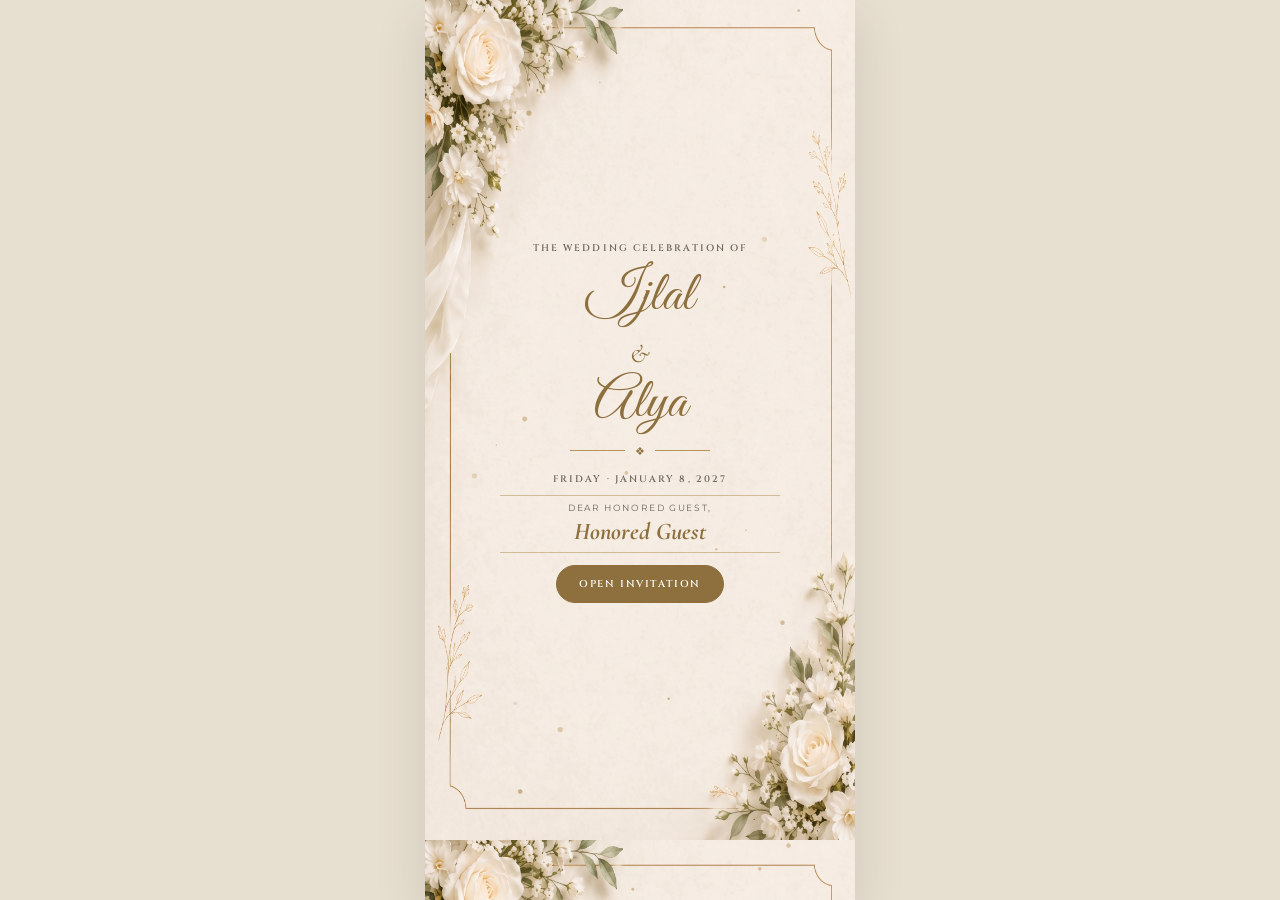
==== commit 261ace01: "revision layout nickname" ====
--- a/index.html
+++ b/index.html
@@ -34,9 +34,9 @@
           <p class="kicker-serif">The Wedding Celebration Of</p>
 
           <h1 class="couple-script cover-couple">
-            Alya<br>
+            Ijlal<br>
             <span class="cover-amp">&amp;</span><br>
-            Ijlal
+            Alya
           </h1>
 
           <div class="ornament-divider" aria-hidden="true"><span>❖</span></div>
@@ -198,7 +198,7 @@
           </div>
 
           <p class="couple-script reveal" style="font-size: 34px; margin-top: 14px;">
-            Alya &amp; Ijlal
+            Ijlal &amp; Alya
           </p>
           <p class="kicker-serif reveal" style="margin-top: 2px;">8 · 1 · 2027</p>
         </div>
